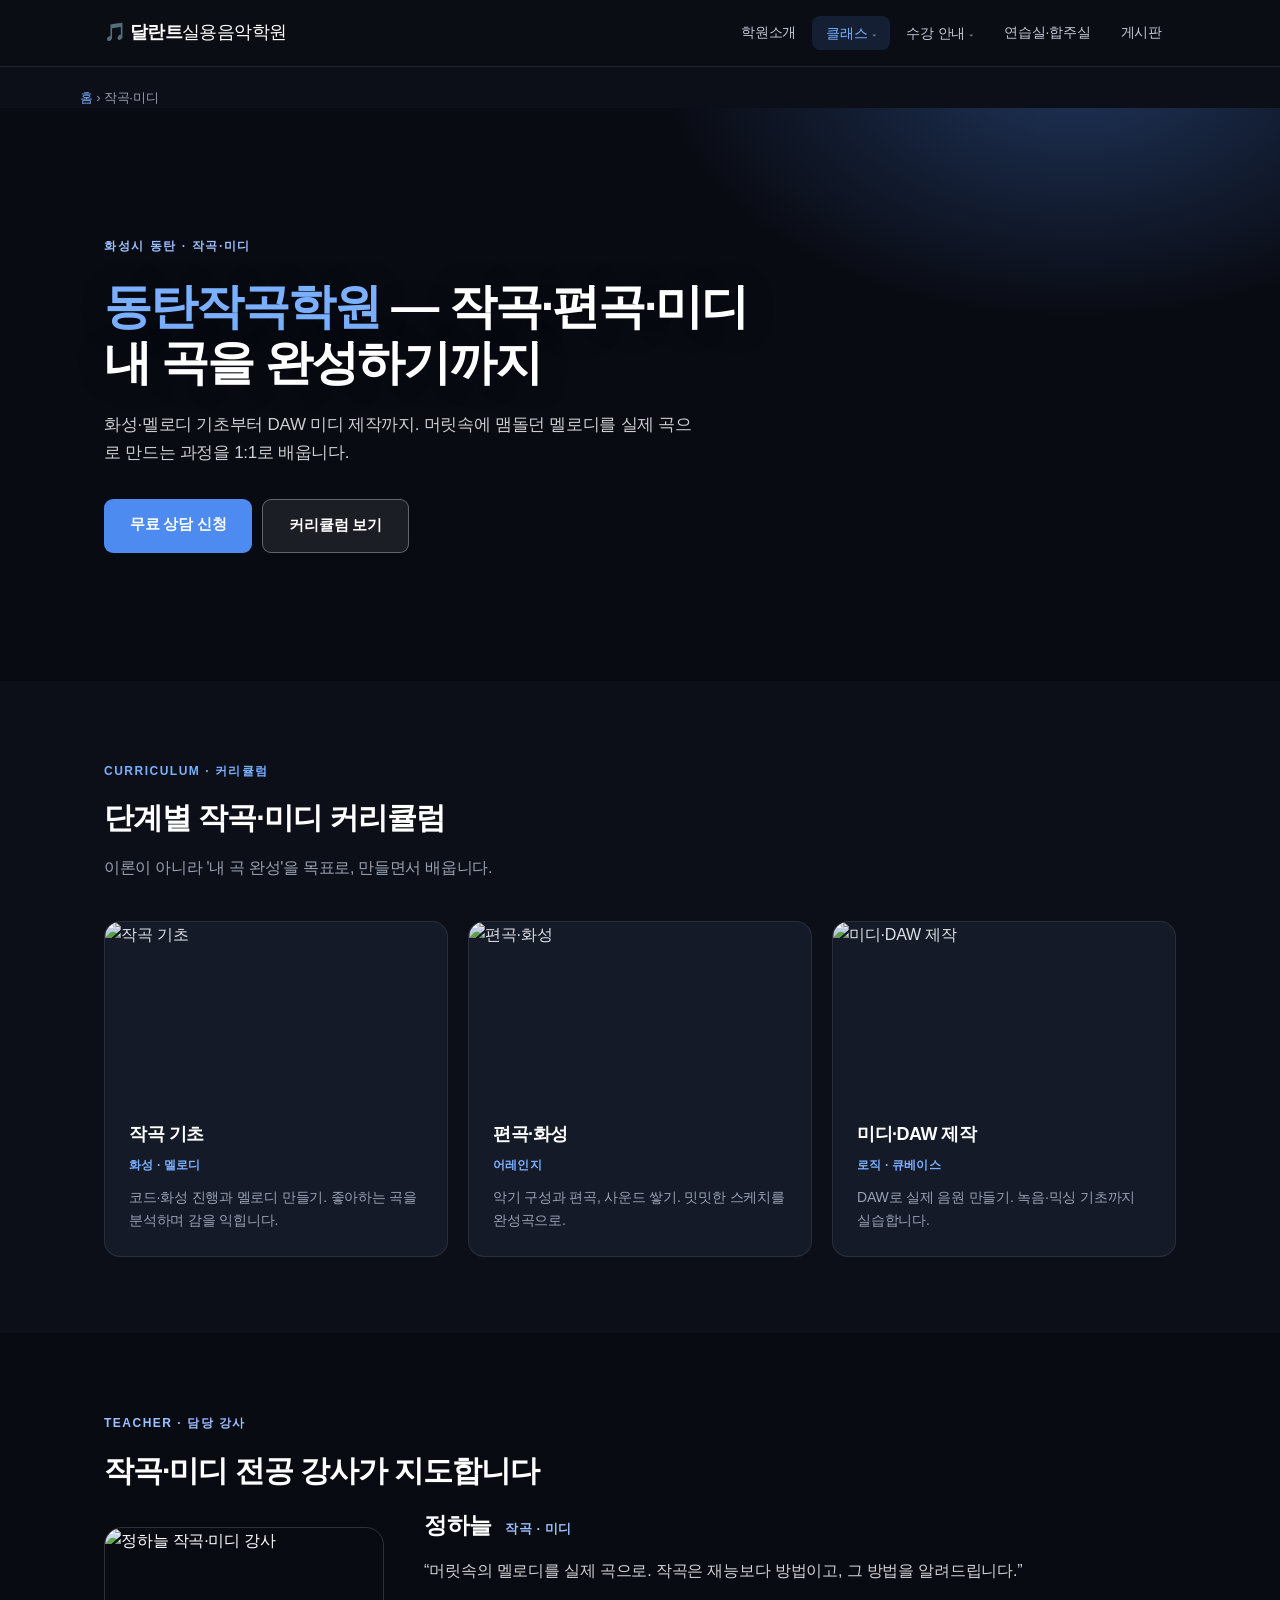
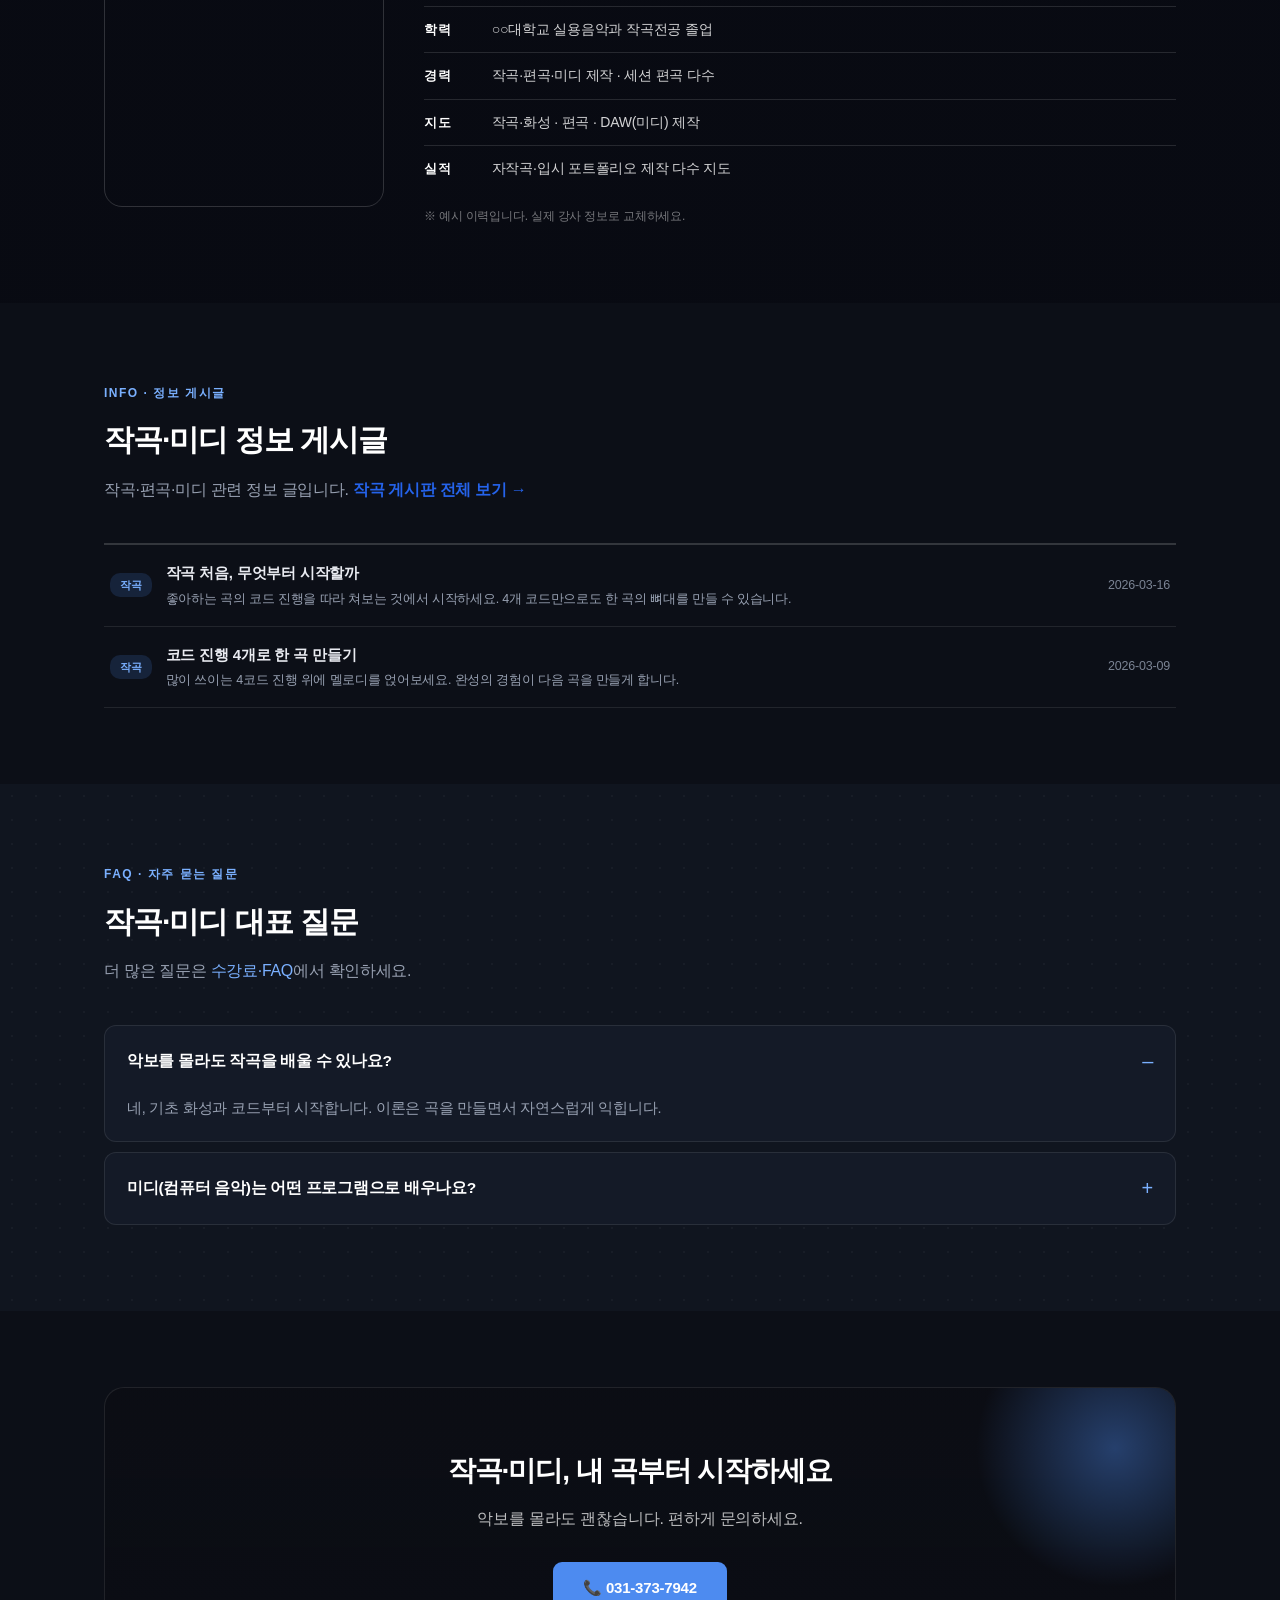
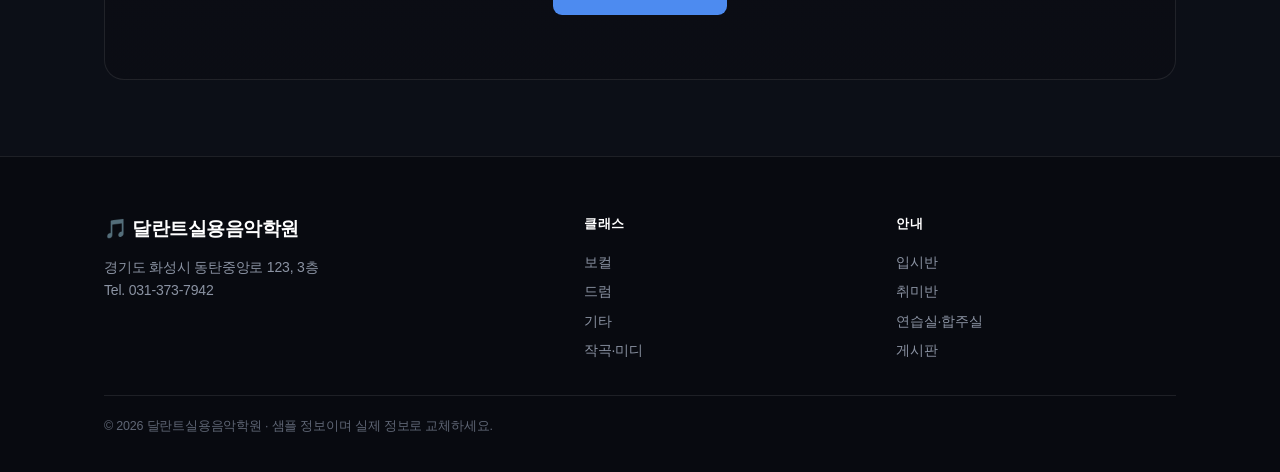
==== compose.html @ 566ee954 "Add files via upload" ====
<!DOCTYPE html>
<html lang="ko">
<head>
<meta charset="utf-8">
<meta name="viewport" content="width=device-width,initial-scale=1">
<title>동탄작곡학원 | 작곡·편곡·미디 클래스 - 달란트실용음악학원</title>
<meta name="description" content="동탄 작곡학원. 화성·멜로디 기초부터 편곡, DAW 미디 제작까지 1:1 작곡·미디 레슨. 내 곡을 완성해 보세요. 화성시 동탄.">
<meta name="keywords" content="동탄작곡학원,작곡레슨,동탄미디학원,편곡,DAW,동탄실용음악학원">
<meta property="og:title" content="동탄작곡학원 | 작곡·편곡·미디 클래스">
<meta property="og:image" content="https://d8j0ntlcm91z4.cloudfront.net/user_3GXFW07sEnNUOIq6CyvaE4isa6v/hf_20260717_021411_141f799b-7f8f-46ba-ad45-8fd63757b0fd.png">
<meta property="og:type" content="website">
<link rel="stylesheet" href="style.css">
<script type="application/ld+json">
{"@context":"https://schema.org","@type":"Course","name":"동탄작곡학원 작곡·미디 클래스","provider":{"@type":"MusicSchool","name":"달란트실용음악학원","areaServed":"경기도 화성시 동탄"},"description":"화성·멜로디 기초부터 편곡·DAW 미디 제작까지 지도하는 1:1 작곡·미디 레슨."}
</script>
</head>
<body>

<header>
<div class="wrap nav">
  <a class="logo" href="index.html">🎵 달란트<span>실용음악학원</span></a>
  <button class="burger" onclick="document.getElementById('m').classList.toggle('open')"><span></span><span></span><span></span></button>
  <nav class="menu" id="m">
    <a href="index.html#about">학원소개</a>
    <div class="drop"><a href="index.html#lesson" class="active">클래스</a><div class="submenu"><a href="vocal.html">보컬</a><a href="drum.html">드럼</a><a href="guitar.html">기타</a><a href="compose.html">작곡·미디</a></div></div>
    <div class="drop"><a href="exam.html">수강 안내</a><div class="submenu"><a href="exam.html">입시반</a><a href="music.html">취미반</a><a href="faq.html">FAQ</a></div></div>
    <a href="room.html">연습실·합주실</a>
    <a href="board.html">게시판</a>
  </nav>
</div>
</header>

<div class="wrap bc"><a href="index.html">홈</a> › 작곡·미디</div>

<div class="hero" style="background:linear-gradient(180deg,rgba(8,10,18,.58),rgba(8,10,18,.86)),url('https://d8j0ntlcm91z4.cloudfront.net/user_3GXFW07sEnNUOIq6CyvaE4isa6v/hf_20260717_015836_cd84610c-3f7f-45ae-a4d4-3a695b3d7452.png') center/cover;background-color:#0b0d14">
  <div class="wrap">
    <span class="eyebrow">화성시 동탄 · 작곡·미디</span>
    <h1><b>동탄작곡학원</b> — 작곡·편곡·미디<br>내 곡을 완성하기까지</h1>
    <p>화성·멜로디 기초부터 DAW 미디 제작까지. 머릿속에 맴돌던 멜로디를 실제 곡으로 만드는 과정을 1:1로 배웁니다.</p>
    <div class="hbtn"><a class="p" href="index.html#contact">무료 상담 신청</a><a class="s" href="#curri">커리큘럼 보기</a></div>
  </div>
</div>

<section id="curri">
  <div class="wrap">
    <span class="tag">CURRICULUM · 커리큘럼</span>
    <h2 class="stitle">단계별 작곡·미디 커리큘럼</h2>
    <p class="slead">이론이 아니라 '내 곡 완성'을 목표로, 만들면서 배웁니다.</p>
    <div class="grid g3">
      <div class="course">
        <img class="cimg" src="https://d8j0ntlcm91z4.cloudfront.net/user_3GXFW07sEnNUOIq6CyvaE4isa6v/hf_20260717_015839_5f1bca93-59ff-4270-b89a-a5ebb37077cc.png" alt="작곡 기초">
        <h3>작곡 기초</h3><div class="kw">화성 · 멜로디</div>
        <p>코드·화성 진행과 멜로디 만들기. 좋아하는 곡을 분석하며 감을 익힙니다.</p>
      </div>
      <div class="course">
        <img class="cimg" src="https://d8j0ntlcm91z4.cloudfront.net/user_3GXFW07sEnNUOIq6CyvaE4isa6v/hf_20260717_015836_cd84610c-3f7f-45ae-a4d4-3a695b3d7452.png" alt="편곡·화성">
        <h3>편곡·화성</h3><div class="kw">어레인지</div>
        <p>악기 구성과 편곡, 사운드 쌓기. 밋밋한 스케치를 완성곡으로.</p>
      </div>
      <div class="course">
        <img class="cimg" src="https://d8j0ntlcm91z4.cloudfront.net/user_3GXFW07sEnNUOIq6CyvaE4isa6v/hf_20260717_014512_267a641e-7ba6-4abb-ac81-6bdc4bb6e869.png" alt="미디·DAW 제작">
        <h3>미디·DAW 제작</h3><div class="kw">로직 · 큐베이스</div>
        <p>DAW로 실제 음원 만들기. 녹음·믹싱 기초까지 실습합니다.</p>
      </div>
    </div>
  </div>
</section>

<section class="teach" id="teacher" style="background:linear-gradient(rgba(8,10,18,.8),rgba(8,10,18,.9)),url('https://d8j0ntlcm91z4.cloudfront.net/user_3GXFW07sEnNUOIq6CyvaE4isa6v/hf_20260717_015839_5f1bca93-59ff-4270-b89a-a5ebb37077cc.png') center/cover;background-color:#0b0d14">
  <div class="wrap">
    <span class="tag">TEACHER · 담당 강사</span>
    <h2 class="stitle">작곡·미디 전공 강사가 지도합니다</h2>
    <div class="teachgrid">
      <div class="tphoto"><img src="https://d8j0ntlcm91z4.cloudfront.net/user_3GXFW07sEnNUOIq6CyvaE4isa6v/hf_20260717_014716_3757f8d6-c5c6-485e-8b8a-1ca919e80ccc.png" alt="정하늘 작곡·미디 강사"></div>
      <div class="tbio">
        <h3>정하늘 <span>작곡 · 미디</span></h3>
        <p class="lead">“머릿속의 멜로디를 실제 곡으로. 작곡은 재능보다 방법이고, 그 방법을 알려드립니다.”</p>
        <ul class="cv">
          <li><b>학력</b> ○○대학교 실용음악과 작곡전공 졸업</li>
          <li><b>경력</b> 작곡·편곡·미디 제작 · 세션 편곡 다수</li>
          <li><b>지도</b> 작곡·화성 · 편곡 · DAW(미디) 제작</li>
          <li><b>실적</b> 자작곡·입시 포트폴리오 제작 다수 지도</li>
        </ul>
        <p style="font-size:12px;color:rgba(255,255,255,.45);margin-top:16px">※ 예시 이력입니다. 실제 강사 정보로 교체하세요.</p>
      </div>
    </div>
  </div>
</section>

<section>
  <div class="wrap">
    <span class="tag">INFO · 정보 게시글</span>
    <h2 class="stitle">작곡·미디 정보 게시글</h2>
    <p class="slead">작곡·편곡·미디 관련 정보 글입니다. <a href="board.html?cat=compose" style="color:#2563eb;font-weight:700">작곡 게시판 전체 보기 →</a></p>
    <div class="plist" id="infolist" data-cat="compose">
      <a class="rev" style="display:block" href="board.html?cat=compose"><div class="who" style="color:#2563eb;margin-bottom:6px">작곡</div><p style="font-weight:700;color:#e9ebf1">작곡 처음, 무엇부터 시작할까</p><span style="color:#98a1b2;font-size:13px">자세히 보기 →</span></a>
      <a class="rev" style="display:block" href="board.html?cat=compose"><div class="who" style="color:#2563eb;margin-bottom:6px">작곡</div><p style="font-weight:700;color:#e9ebf1">코드 진행 4개로 한 곡 만들기</p><span style="color:#98a1b2;font-size:13px">자세히 보기 →</span></a>
      <a class="rev" style="display:block" href="board.html?cat=compose"><div class="who" style="color:#2563eb;margin-bottom:6px">작곡</div><p style="font-weight:700;color:#e9ebf1">무료 DAW로 미디 시작하기</p><span style="color:#98a1b2;font-size:13px">자세히 보기 →</span></a>
    </div>
  </div>
</section>

<section class="alt">
  <div class="wrap">
    <span class="tag">FAQ · 자주 묻는 질문</span>
    <h2 class="stitle">작곡·미디 대표 질문</h2>
    <p class="slead">더 많은 질문은 <a href="faq.html" style="color:#7ab0ff">수강료·FAQ</a>에서 확인하세요.</p>
    <details class="faq" open><summary>악보를 몰라도 작곡을 배울 수 있나요?</summary><div class="a">네, 기초 화성과 코드부터 시작합니다. 이론은 곡을 만들면서 자연스럽게 익힙니다.</div></details>
    <details class="faq"><summary>미디(컴퓨터 음악)는 어떤 프로그램으로 배우나요?</summary><div class="a">로직·큐베이스 등 DAW 기초부터 안내합니다. 개인 장비가 없어도 학원에서 실습 가능합니다.</div></details>
  </div>
</section>
<script type="application/ld+json">{"@context":"https://schema.org","@type":"FAQPage","mainEntity":[{"@type":"Question","name":"악보를 몰라도 작곡을 배울 수 있나요?","acceptedAnswer":{"@type":"Answer","text":"네, 기초 화성과 코드부터 시작합니다."}},{"@type":"Question","name":"미디는 어떤 프로그램으로 배우나요?","acceptedAnswer":{"@type":"Answer","text":"로직·큐베이스 등 DAW 기초부터 안내합니다."}}]}</script>

<section id="contact"><div class="wrap"><div class="band"><h2>작곡·미디, 내 곡부터 시작하세요</h2><p>악보를 몰라도 괜찮습니다. 편하게 문의하세요.</p><a href="tel:03133737942">📞 031-373-7942</a></div></div></section>

<footer><div class="wrap">
<div class="ft">
<div><div class="flogo">🎵 달란트실용음악학원</div><p>경기도 화성시 동탄중앙로 123, 3층<br>Tel. 031-373-7942</p></div>
<div><h4>클래스</h4><a href="vocal.html">보컬</a><a href="drum.html">드럼</a><a href="guitar.html">기타</a><a href="compose.html">작곡·미디</a></div>
<div><h4>안내</h4><a href="exam.html">입시반</a><a href="music.html">취미반</a><a href="room.html">연습실·합주실</a><a href="board.html">게시판</a></div>
</div>
<div class="cr">© 2026 달란트실용음악학원 · 샘플 정보이며 실제 정보로 교체하세요.</div>
</div></footer>
<script src="posts.js"></script>
<script>
document.querySelectorAll('#m a').forEach(function(a){a.addEventListener('click',function(){document.getElementById('m').classList.remove('open');});});
(function(){var el=document.getElementById('infolist');if(!el||!window.dallantPosts)return;var cat=el.getAttribute('data-cat');var L=(window.CATLABEL||{})[cat]||'';var posts=window.dallantPosts(cat).slice(0,5);function esc(s){return(s+'').replace(/&/g,'&amp;').replace(/</g,'&lt;').replace(/>/g,'&gt;');}if(!posts.length){el.innerHTML='<div style="padding:24px;color:#7b8494">아직 글이 없습니다.</div>';return;}el.innerHTML=posts.map(function(p){return '<a class="pitem" href="board.html?cat='+cat+'"><span class="pcat">'+L+'</span><div class="pmain"><div class="pt">'+esc(p.title)+'</div><div class="pe">'+esc((p.body||'').replace(/\n/g,' '))+'</div></div><div class="pdate">'+p.date+'</div></a>';}).join('');})();
</script>
</body>
</html>
---- style.css ----
:root{--bg:#0c0f17;--ink:#e9ebf1;--muted:#98a1b2;--line:rgba(255,255,255,.09);--card:#141a27;--soft:#10151f;--dark:#0b0d14;--accent:#4d8bf0;--accent-d:#356fd0;--brand:#4d8bf0;--brand2:#356fd0}
*{box-sizing:border-box;margin:0;padding:0}
html{scroll-behavior:smooth}
body{font-family:'Pretendard','Malgun Gothic','Apple SD Gothic Neo',sans-serif;background:var(--bg);color:var(--ink);line-height:1.65;-webkit-font-smoothing:antialiased;letter-spacing:-.2px}
a{color:inherit;text-decoration:none}
img,svg{display:block;max-width:100%}
.wrap{max-width:1120px;margin:0 auto;padding:0 24px}
/* header */
header{position:sticky;top:0;z-index:50;background:rgba(11,13,20,.78);backdrop-filter:blur(14px);border-bottom:1px solid var(--line)}
.nav{display:flex;align-items:center;justify-content:space-between;height:66px}
.logo{font-weight:800;font-size:18px;color:#fff;letter-spacing:-.6px}
.logo span{color:#fff;font-weight:500}
.menu{display:flex;gap:2px;align-items:center}
.menu a{padding:9px 14px;font-size:14px;font-weight:500;border-radius:8px;color:#c3cad8;transition:.15s}
.menu a:hover{background:rgba(255,255,255,.06);color:#fff}
.menu a.active{background:rgba(77,139,240,.14);color:#7ab0ff}
.menu a.cta{background:var(--accent);color:#fff;margin-left:8px;font-weight:600}
.menu a.cta:hover{background:var(--accent-d);color:#fff}
.menu .drop{position:relative}
.menu .drop>a::after{content:"\25be";font-size:9px;margin-left:4px;color:#7b8494}
.menu .submenu{display:none;position:absolute;top:calc(100% + 6px);left:0;background:#141a27;border:1px solid var(--line);border-radius:12px;padding:6px;min-width:168px;box-shadow:0 16px 40px rgba(0,0,0,.5);z-index:60}
.menu .drop:hover .submenu{display:block}
.menu .submenu a{display:block;padding:9px 12px;border-radius:8px;font-size:13.5px;font-weight:500;color:#c3cad8;white-space:nowrap}
.menu .submenu a:hover{background:rgba(255,255,255,.06);color:#7ab0ff}
.burger{display:none;flex-direction:column;gap:5px;background:none;border:0;cursor:pointer;padding:8px}
.burger span{width:22px;height:1.5px;background:#fff;border-radius:2px}
/* hero */
.hero{padding:124px 0 128px;position:relative;overflow:hidden;background-color:#0b0d14;
 background:linear-gradient(180deg,rgba(8,10,18,.60),rgba(8,10,18,.86)),url('https://d8j0ntlcm91z4.cloudfront.net/user_3GXFW07sEnNUOIq6CyvaE4isa6v/hf_20260717_021411_141f799b-7f8f-46ba-ad45-8fd63757b0fd.png');
 background-size:cover;background-position:center}
.hero:before{content:"";position:absolute;inset:0;background:radial-gradient(52% 72% at 84% -8%,rgba(77,139,240,.32),transparent 62%);pointer-events:none}
.hero .wrap{position:relative;z-index:1}
.hero .eyebrow{display:inline-block;color:#9cc0ff;font-size:12px;font-weight:700;letter-spacing:1.6px;text-transform:uppercase;margin-bottom:22px}
.hero h1{font-size:48px;line-height:1.16;font-weight:800;letter-spacing:-2px;margin-bottom:20px;color:#fff;text-shadow:0 2px 30px rgba(0,0,0,.3)}
.hero h1 b{font-weight:800;color:#7ab0ff}
.hero p{font-size:17px;color:rgba(255,255,255,.8);max-width:600px;margin-bottom:32px;letter-spacing:-.3px}
.hbtn{display:inline-flex;gap:10px;flex-wrap:wrap}
.hbtn a{padding:14px 26px;border-radius:9px;font-weight:600;font-size:14.5px;transition:.15s}
.hbtn .p{background:var(--accent);color:#fff}
.hbtn .p:hover{background:var(--accent-d)}
.hbtn .s{background:rgba(255,255,255,.08);color:#fff;border:1px solid rgba(255,255,255,.32)}
.hbtn .s:hover{border-color:#fff;background:rgba(255,255,255,.16)}
/* sections */
section{padding:76px 0}
.tag{display:inline-block;color:#7ab0ff;font-weight:700;font-size:12px;letter-spacing:1.5px;text-transform:uppercase;margin-bottom:12px}
.stitle{font-size:30px;font-weight:800;letter-spacing:-1px;margin-bottom:12px;color:#fff}
.slead{color:var(--muted);font-size:16px;max-width:680px;margin-bottom:40px;letter-spacing:-.3px}
.grid{display:grid;gap:20px}
.g3{grid-template-columns:repeat(3,1fr)}.g4{grid-template-columns:repeat(4,1fr)}.g2{grid-template-columns:repeat(2,1fr)}
.course{background:var(--card);border:1px solid var(--line);border-radius:16px;padding:24px;transition:.2s;overflow:hidden}
.course:hover{border-color:rgba(77,139,240,.5);box-shadow:0 14px 40px rgba(0,0,0,.4);transform:translateY(-3px)}
.course .ic{font-size:28px;margin-bottom:12px}
.course .cimg{display:block;width:calc(100% + 48px);height:180px;object-fit:cover;margin:-24px -24px 18px -24px;filter:grayscale(.15) brightness(.95);transition:.35s}
.course:hover .cimg{filter:grayscale(0) brightness(1);transform:scale(1.03)}
.course h3{font-size:18px;font-weight:700;margin-bottom:6px;letter-spacing:-.5px;color:#fff}
.course .kw{font-size:12px;color:#7ab0ff;font-weight:600;letter-spacing:.2px;margin-bottom:10px}
.course p{font-size:14px;color:var(--muted)}
.course ul{margin:12px 0 0 16px}.course li{font-size:13.5px;color:#c3cad8;margin-bottom:4px}
.course .more{display:inline-block;margin-top:16px;color:#7ab0ff;font-weight:600;font-size:13.5px;border-bottom:1px solid #7ab0ff;padding-bottom:1px}
.blist{display:flex;flex-wrap:wrap;gap:6px;margin:14px 0 2px}
.bchip{font-size:11.5px;background:var(--soft);border:1px solid var(--line);border-radius:6px;padding:4px 10px;color:#aab2c2;font-weight:500}
.hublink{display:inline-block;margin-top:16px;color:#7ab0ff;font-weight:600;font-size:14px;border-bottom:1px solid #7ab0ff;padding-bottom:1px}
.alt{background:var(--soft);background-image:radial-gradient(rgba(255,255,255,.035) 1px,transparent 1px);background-size:24px 24px}
.rec{border:1px solid var(--accent);position:relative}
.rec .badge{position:absolute;top:-10px;left:22px;background:var(--accent);color:#fff;font-size:10.5px;font-weight:600;padding:3px 10px;border-radius:6px;letter-spacing:.5px}
/* stats */
.stats{display:grid;grid-template-columns:repeat(4,1fr);gap:1px;background:var(--line);border:1px solid var(--line);border-radius:16px;overflow:hidden}
.stats>div{background:var(--card);padding:30px 24px}
.stats .n{font-size:30px;font-weight:800;color:#7ab0ff;letter-spacing:-1px}.stats .l{font-size:13px;color:var(--muted);margin-top:6px}
/* teacher bio band */
.teach{position:relative;color:#fff;background-color:#0b0d14}
.teach .tag{color:#9cc0ff}
.teach .stitle{color:#fff}
.teachgrid{display:grid;grid-template-columns:280px 1fr;gap:40px;align-items:center;margin-top:8px}
.tphoto{border-radius:18px;overflow:hidden;border:1px solid rgba(255,255,255,.16)}
.tphoto img{width:100%;aspect-ratio:1/1;object-fit:cover;filter:grayscale(.1)}
.tbio h3{font-size:23px;font-weight:800;letter-spacing:-.5px;margin-bottom:12px}
.tbio h3 span{font-size:13px;font-weight:600;color:#9cc0ff;letter-spacing:.5px;margin-left:8px;text-transform:uppercase}
.tbio .lead{font-size:16px;color:rgba(255,255,255,.82);margin-bottom:22px;line-height:1.7}
.cv{list-style:none;margin:0;display:grid;gap:0}
.cv li{font-size:14px;color:rgba(255,255,255,.82);border-top:1px solid rgba(255,255,255,.12);padding:11px 0}
.cv li b{display:inline-block;width:52px;color:#fff;font-weight:700;margin-right:12px;font-size:12.5px;letter-spacing:.5px}
/* dark image band (generic) */
.imgband{position:relative;color:#fff;background-color:#0b0d14}
.imgband .tag{color:#9cc0ff}
.imgband .stitle{color:#fff}
.imgband .slead{color:rgba(255,255,255,.74)}
.imgband .rev{background:rgba(255,255,255,.05);border-color:rgba(255,255,255,.14)}
.imgband .rev p{color:#f0f0f0}
.imgband .rev .who{color:rgba(255,255,255,.6)}
.imgband .rev .stars{color:#9cc0ff}
.imgband .hublink{color:#9cc0ff;border-bottom-color:#9cc0ff}
/* gallery */
.gal{display:grid;grid-template-columns:repeat(3,1fr);gap:16px}
.gal .gi{border-radius:16px;overflow:hidden;border:1px solid var(--line);aspect-ratio:4/3}
.gal .gi img{filter:grayscale(.15) brightness(.92);transition:.4s;height:100%;object-fit:cover}
.gal .gi:hover img{filter:grayscale(0) brightness(1);transform:scale(1.04)}
/* reviews */
.rev{background:var(--card);border:1px solid var(--line);border-radius:16px;padding:24px}
.rev .stars{color:#7ab0ff;font-size:13px;letter-spacing:2px;margin-bottom:10px}
.rev p{font-size:14.5px;color:#dfe2ea;margin-bottom:14px;letter-spacing:-.3px}
.rev .who{font-size:12.5px;color:var(--muted);font-weight:600}
/* board-style list (embedded on class pages) */
.plist{border-top:2px solid rgba(255,255,255,.16)}
.pitem{display:flex;gap:14px;align-items:center;padding:16px 6px;border-bottom:1px solid var(--line);cursor:pointer;transition:.12s;color:inherit}
.pitem:hover{background:rgba(255,255,255,.04)}
.pcat{flex-shrink:0;font-size:11px;font-weight:700;padding:3px 10px;border-radius:10px;background:rgba(77,139,240,.16);color:#7ab0ff}
.pmain{flex:1;min-width:0}
.pmain .pt{font-weight:700;font-size:15px;color:#e9ebf1;margin-bottom:3px}
.pmain .pe{font-size:12.5px;color:var(--muted);white-space:nowrap;overflow:hidden;text-overflow:ellipsis}
.pdate{flex-shrink:0;font-size:12.5px;color:#7b8494}
/* price table */
.ptbl{width:100%;border-collapse:collapse;background:var(--card);border:1px solid var(--line);border-radius:16px;overflow:hidden;font-size:14.5px}
.ptbl th,.ptbl td{padding:16px 20px;border-bottom:1px solid var(--line);text-align:left;color:var(--ink)}
.ptbl th{background:rgba(255,255,255,.03);font-weight:600}
.ptbl td.pr{color:#7ab0ff;font-weight:800;text-align:right}
/* faq */
.faq{background:var(--card);border:1px solid var(--line);border-radius:12px;margin-bottom:10px;overflow:hidden}
.faq summary{padding:19px 22px;font-weight:600;font-size:15.5px;cursor:pointer;list-style:none;display:flex;justify-content:space-between;align-items:center;letter-spacing:-.3px;color:#fff}
.faq summary::-webkit-details-marker{display:none}
.faq summary:after{content:"+";color:#7ab0ff;font-size:20px;font-weight:300}
.faq[open] summary:after{content:"\2013"}
.faq .a{padding:0 22px 20px;color:var(--muted);font-size:14.5px}
/* band */
.band{background:linear-gradient(rgba(11,13,20,.84),rgba(11,13,20,.92)),url('https://d8j0ntlcm91z4.cloudfront.net/user_3GXFW07sEnNUOIq6CyvaE4isa6v/hf_20260717_021411_141f799b-7f8f-46ba-ad45-8fd63757b0fd.png') center/cover;background-color:var(--dark);color:#fff;border-radius:20px;padding:60px 44px;text-align:center;position:relative;overflow:hidden;border:1px solid var(--line)}
.band:after{content:"";position:absolute;right:-80px;top:-80px;width:280px;height:280px;border-radius:50%;background:radial-gradient(circle,rgba(77,139,240,.4),transparent 70%)}
.band h2{font-size:28px;font-weight:800;margin-bottom:12px;letter-spacing:-1px;position:relative}
.band p{opacity:.72;margin-bottom:26px;position:relative}
.band a{display:inline-block;background:var(--accent);color:#fff;font-weight:600;padding:14px 30px;border-radius:9px;font-size:15px;margin:4px;position:relative}
.band a:hover{background:var(--accent-d)}
/* breadcrumb */
.bc{font-size:13px;color:var(--muted);padding:20px 0 0}.bc a{color:#7ab0ff}
/* footer */
footer{background:#080a10;color:#8b93a3;padding:56px 0 36px;font-size:14px;border-top:1px solid var(--line)}
footer .ft{display:grid;grid-template-columns:1.6fr 1fr 1fr;gap:32px;margin-bottom:30px}
footer h4{color:#fff;font-size:13px;margin-bottom:14px;letter-spacing:.5px;text-transform:uppercase;font-weight:600}
footer a{display:block;color:#8b93a3;padding:3px 0}footer a:hover{color:#7ab0ff}
footer .flogo{font-size:19px;font-weight:800;color:#fff;margin-bottom:12px;letter-spacing:-.5px}
footer .cr{border-top:1px solid var(--line);padding-top:20px;font-size:12.5px;color:#5f6675}
@media(max-width:860px){
 .menu{display:none;position:absolute;top:66px;left:0;right:0;flex-direction:column;background:#0b0d14;border-bottom:1px solid var(--line);padding:12px;gap:2px}
 .menu.open{display:flex}.menu a{padding:12px}.burger{display:flex}
 .menu .drop{width:100%}
 .menu .drop>a::after{display:none}
 .menu .submenu{display:block;position:static;border:0;box-shadow:none;padding:0 0 6px 16px;min-width:0;background:transparent}
 .menu .submenu a{padding:8px 12px;font-weight:500;color:#aab2c2}
 .hero{padding:64px 0}.hero h1{font-size:32px;letter-spacing:-1.2px}.hero p{font-size:15.5px}
 .g3,.g4,.g2,.stats,.gal,footer .ft,.teachgrid{grid-template-columns:1fr}
 .stats,.gal{grid-template-columns:repeat(2,1fr)}.stitle{font-size:24px}
 section{padding:56px 0}
}
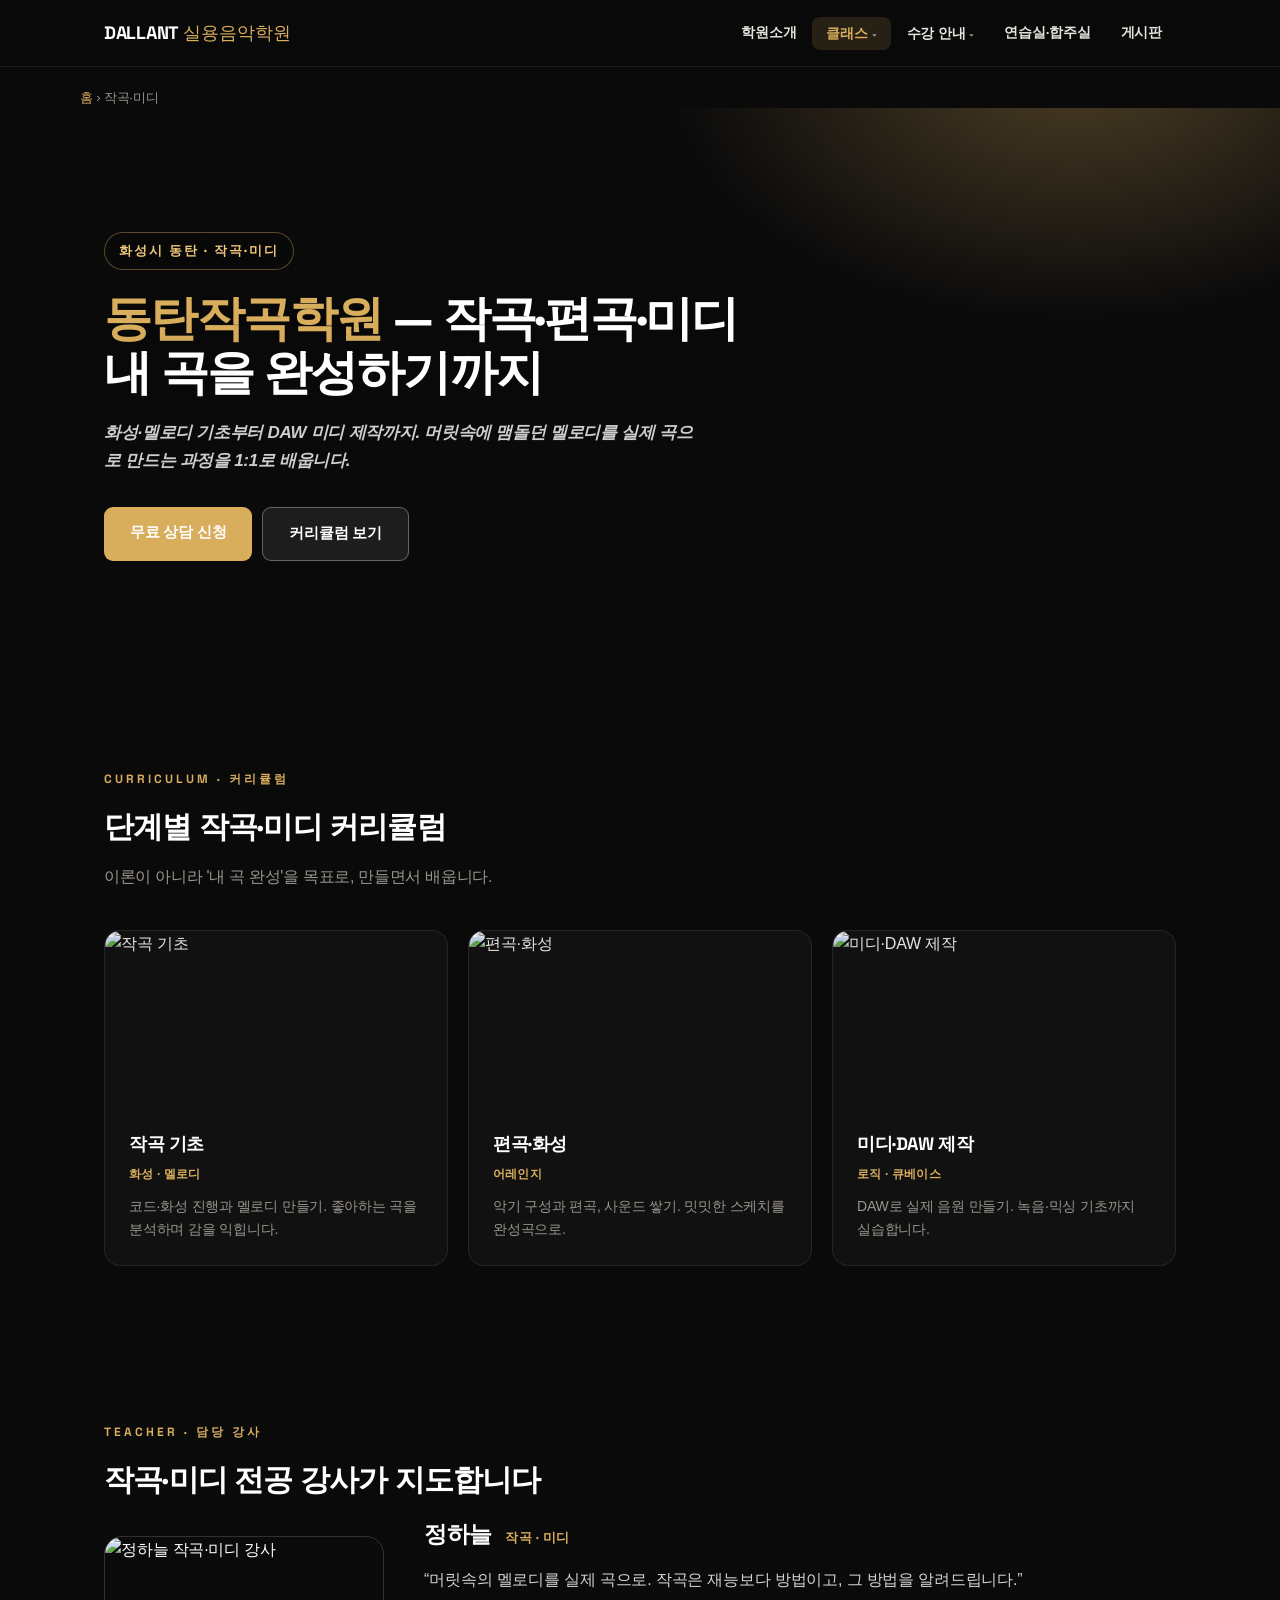
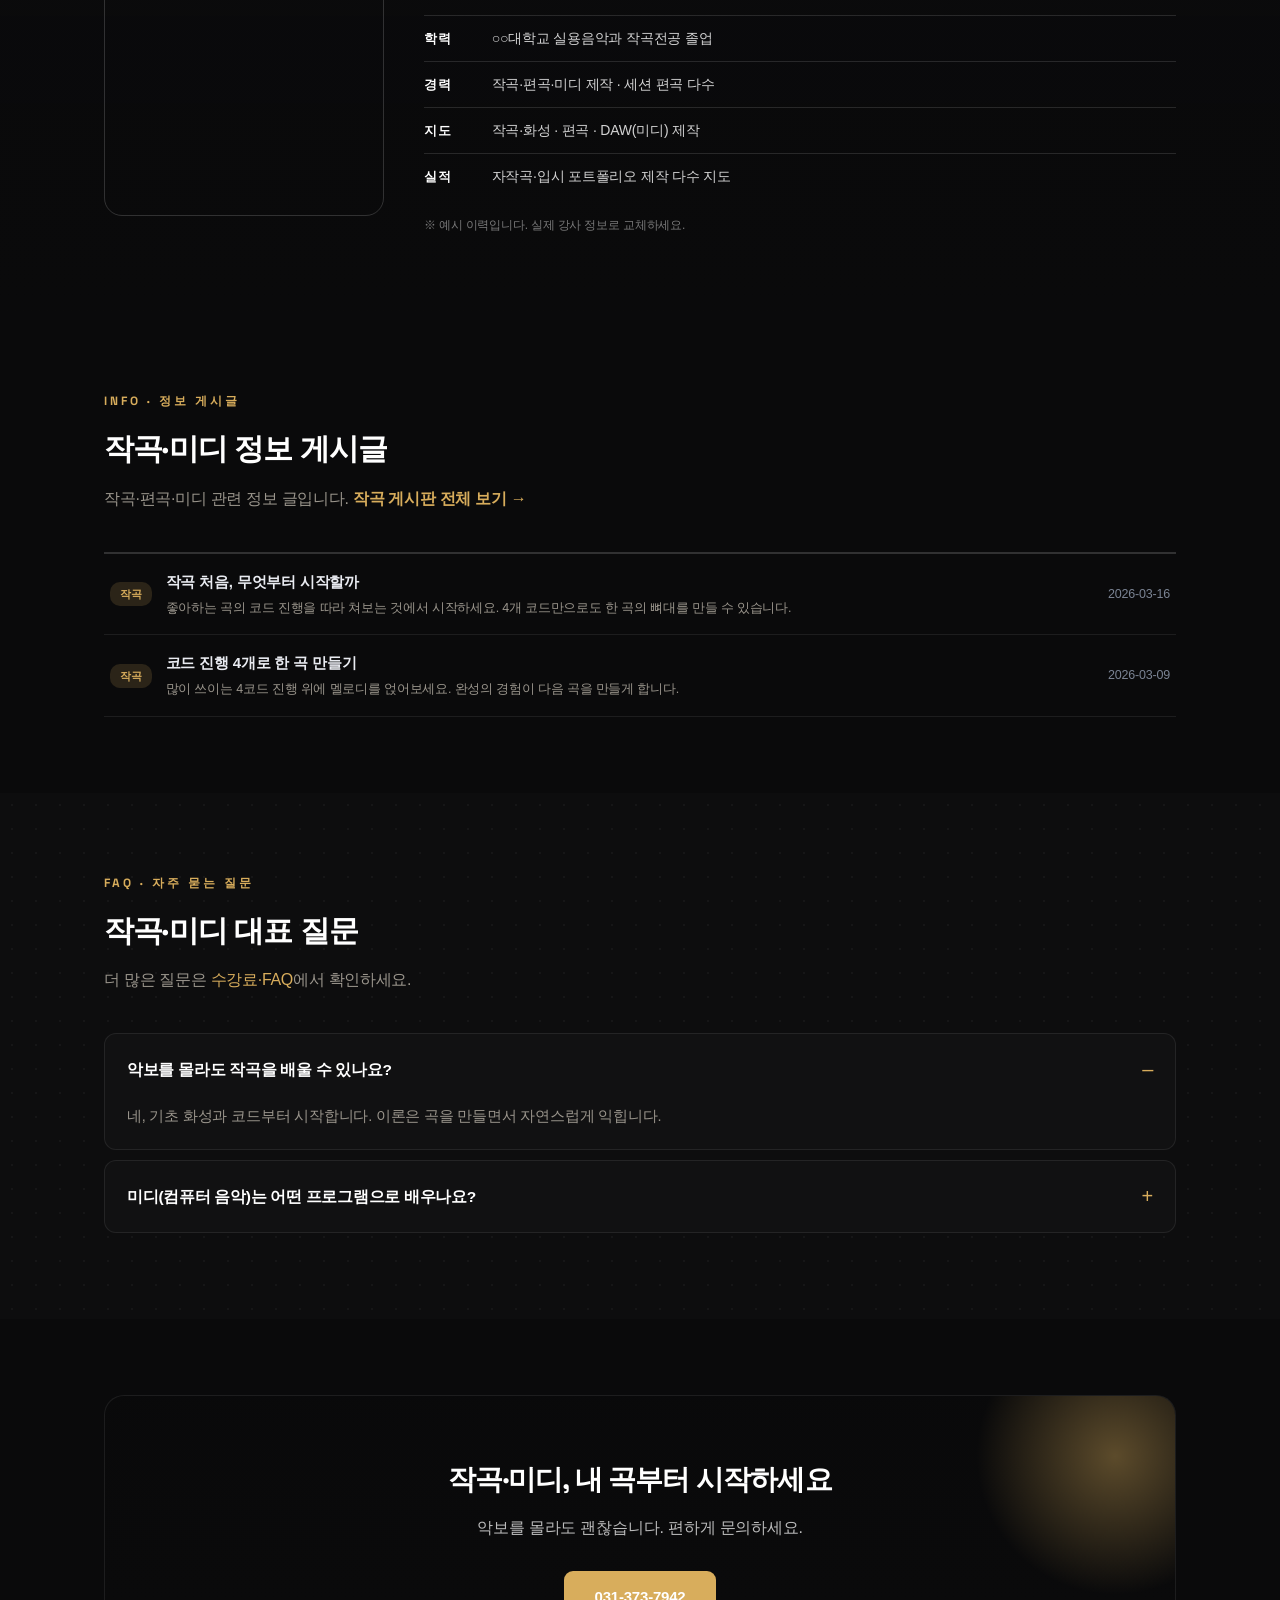
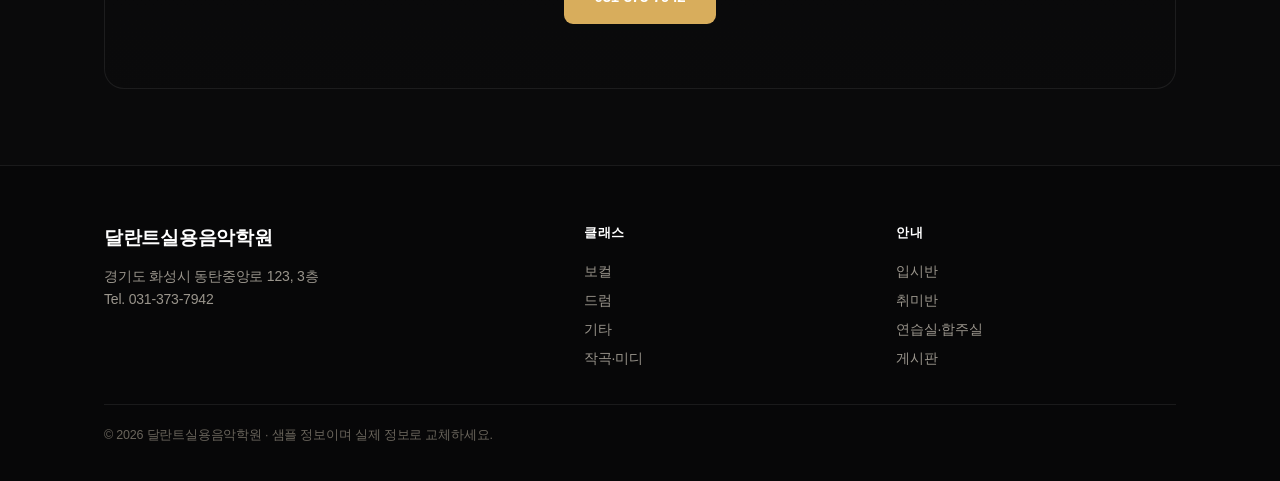
==== commit ed8d4799: "Add files via upload" ====
--- a/compose.html
+++ b/compose.html
@@ -18,7 +18,7 @@
 
 <header>
 <div class="wrap nav">
-  <a class="logo" href="index.html">🎵 달란트<span>실용음악학원</span></a>
+  <a class="logo" href="index.html">DALLANT <span>실용음악학원</span></a>
   <button class="burger" onclick="document.getElementById('m').classList.toggle('open')"><span></span><span></span><span></span></button>
   <nav class="menu" id="m">
     <a href="index.html#about">학원소개</a>
@@ -32,11 +32,11 @@
 
 <div class="wrap bc"><a href="index.html">홈</a> › 작곡·미디</div>
 
-<div class="hero" style="background:linear-gradient(180deg,rgba(8,10,18,.58),rgba(8,10,18,.86)),url('https://d8j0ntlcm91z4.cloudfront.net/user_3GXFW07sEnNUOIq6CyvaE4isa6v/hf_20260717_015836_cd84610c-3f7f-45ae-a4d4-3a695b3d7452.png') center/cover;background-color:#0b0d14">
+<div class="hero" style="background:linear-gradient(180deg,rgba(10,10,11,.58),rgba(10,10,11,.86)),url('https://d8j0ntlcm91z4.cloudfront.net/user_3GXFW07sEnNUOIq6CyvaE4isa6v/hf_20260717_015836_cd84610c-3f7f-45ae-a4d4-3a695b3d7452.png') center/cover;background-color:#0a0a0b">
   <div class="wrap">
     <span class="eyebrow">화성시 동탄 · 작곡·미디</span>
     <h1><b>동탄작곡학원</b> — 작곡·편곡·미디<br>내 곡을 완성하기까지</h1>
-    <p>화성·멜로디 기초부터 DAW 미디 제작까지. 머릿속에 맴돌던 멜로디를 실제 곡으로 만드는 과정을 1:1로 배웁니다.</p>
+    <p><b><i>화성·멜로디 기초부터 DAW 미디 제작까지. 머릿속에 맴돌던 멜로디를 실제 곡으로 만드는 과정을 1:1로 배웁니다.</i></b></p>
     <div class="hbtn"><a class="p" href="index.html#contact">무료 상담 신청</a><a class="s" href="#curri">커리큘럼 보기</a></div>
   </div>
 </div>
@@ -66,7 +66,7 @@
   </div>
 </section>
 
-<section class="teach" id="teacher" style="background:linear-gradient(rgba(8,10,18,.8),rgba(8,10,18,.9)),url('https://d8j0ntlcm91z4.cloudfront.net/user_3GXFW07sEnNUOIq6CyvaE4isa6v/hf_20260717_015839_5f1bca93-59ff-4270-b89a-a5ebb37077cc.png') center/cover;background-color:#0b0d14">
+<section class="teach" id="teacher" style="background:linear-gradient(rgba(10,10,11,.8),rgba(10,10,11,.9)),url('https://d8j0ntlcm91z4.cloudfront.net/user_3GXFW07sEnNUOIq6CyvaE4isa6v/hf_20260717_015839_5f1bca93-59ff-4270-b89a-a5ebb37077cc.png') center/cover;background-color:#0a0a0b">
   <div class="wrap">
     <span class="tag">TEACHER · 담당 강사</span>
     <h2 class="stitle">작곡·미디 전공 강사가 지도합니다</h2>
@@ -91,11 +91,11 @@
   <div class="wrap">
     <span class="tag">INFO · 정보 게시글</span>
     <h2 class="stitle">작곡·미디 정보 게시글</h2>
-    <p class="slead">작곡·편곡·미디 관련 정보 글입니다. <a href="board.html?cat=compose" style="color:#2563eb;font-weight:700">작곡 게시판 전체 보기 →</a></p>
+    <p class="slead">작곡·편곡·미디 관련 정보 글입니다. <a href="board.html?cat=compose" style="color:#d8ad5c;font-weight:700">작곡 게시판 전체 보기 →</a></p>
     <div class="plist" id="infolist" data-cat="compose">
-      <a class="rev" style="display:block" href="board.html?cat=compose"><div class="who" style="color:#2563eb;margin-bottom:6px">작곡</div><p style="font-weight:700;color:#e9ebf1">작곡 처음, 무엇부터 시작할까</p><span style="color:#98a1b2;font-size:13px">자세히 보기 →</span></a>
-      <a class="rev" style="display:block" href="board.html?cat=compose"><div class="who" style="color:#2563eb;margin-bottom:6px">작곡</div><p style="font-weight:700;color:#e9ebf1">코드 진행 4개로 한 곡 만들기</p><span style="color:#98a1b2;font-size:13px">자세히 보기 →</span></a>
-      <a class="rev" style="display:block" href="board.html?cat=compose"><div class="who" style="color:#2563eb;margin-bottom:6px">작곡</div><p style="font-weight:700;color:#e9ebf1">무료 DAW로 미디 시작하기</p><span style="color:#98a1b2;font-size:13px">자세히 보기 →</span></a>
+      <a class="rev" style="display:block" href="board.html?cat=compose"><div class="who" style="color:#d8ad5c;margin-bottom:6px">작곡</div><p style="font-weight:700;color:#e9ebf1">작곡 처음, 무엇부터 시작할까</p><span style="color:#9a958c;font-size:13px">자세히 보기 →</span></a>
+      <a class="rev" style="display:block" href="board.html?cat=compose"><div class="who" style="color:#d8ad5c;margin-bottom:6px">작곡</div><p style="font-weight:700;color:#e9ebf1">코드 진행 4개로 한 곡 만들기</p><span style="color:#9a958c;font-size:13px">자세히 보기 →</span></a>
+      <a class="rev" style="display:block" href="board.html?cat=compose"><div class="who" style="color:#d8ad5c;margin-bottom:6px">작곡</div><p style="font-weight:700;color:#e9ebf1">무료 DAW로 미디 시작하기</p><span style="color:#9a958c;font-size:13px">자세히 보기 →</span></a>
     </div>
   </div>
 </section>
@@ -104,18 +104,18 @@
   <div class="wrap">
     <span class="tag">FAQ · 자주 묻는 질문</span>
     <h2 class="stitle">작곡·미디 대표 질문</h2>
-    <p class="slead">더 많은 질문은 <a href="faq.html" style="color:#7ab0ff">수강료·FAQ</a>에서 확인하세요.</p>
+    <p class="slead">더 많은 질문은 <a href="faq.html" style="color:#d8ad5c">수강료·FAQ</a>에서 확인하세요.</p>
     <details class="faq" open><summary>악보를 몰라도 작곡을 배울 수 있나요?</summary><div class="a">네, 기초 화성과 코드부터 시작합니다. 이론은 곡을 만들면서 자연스럽게 익힙니다.</div></details>
     <details class="faq"><summary>미디(컴퓨터 음악)는 어떤 프로그램으로 배우나요?</summary><div class="a">로직·큐베이스 등 DAW 기초부터 안내합니다. 개인 장비가 없어도 학원에서 실습 가능합니다.</div></details>
   </div>
 </section>
 <script type="application/ld+json">{"@context":"https://schema.org","@type":"FAQPage","mainEntity":[{"@type":"Question","name":"악보를 몰라도 작곡을 배울 수 있나요?","acceptedAnswer":{"@type":"Answer","text":"네, 기초 화성과 코드부터 시작합니다."}},{"@type":"Question","name":"미디는 어떤 프로그램으로 배우나요?","acceptedAnswer":{"@type":"Answer","text":"로직·큐베이스 등 DAW 기초부터 안내합니다."}}]}</script>
 
-<section id="contact"><div class="wrap"><div class="band"><h2>작곡·미디, 내 곡부터 시작하세요</h2><p>악보를 몰라도 괜찮습니다. 편하게 문의하세요.</p><a href="tel:03133737942">📞 031-373-7942</a></div></div></section>
+<section id="contact"><div class="wrap"><div class="band"><h2>작곡·미디, 내 곡부터 시작하세요</h2><p>악보를 몰라도 괜찮습니다. 편하게 문의하세요.</p><a href="tel:03133737942">031-373-7942</a></div></div></section>
 
 <footer><div class="wrap">
 <div class="ft">
-<div><div class="flogo">🎵 달란트실용음악학원</div><p>경기도 화성시 동탄중앙로 123, 3층<br>Tel. 031-373-7942</p></div>
+<div><div class="flogo">달란트실용음악학원</div><p>경기도 화성시 동탄중앙로 123, 3층<br>Tel. 031-373-7942</p></div>
 <div><h4>클래스</h4><a href="vocal.html">보컬</a><a href="drum.html">드럼</a><a href="guitar.html">기타</a><a href="compose.html">작곡·미디</a></div>
 <div><h4>안내</h4><a href="exam.html">입시반</a><a href="music.html">취미반</a><a href="room.html">연습실·합주실</a><a href="board.html">게시판</a></div>
 </div>
--- a/style.css
+++ b/style.css
@@ -1,4 +1,6 @@
-:root{--bg:#0c0f17;--ink:#e9ebf1;--muted:#98a1b2;--line:rgba(255,255,255,.09);--card:#141a27;--soft:#10151f;--dark:#0b0d14;--accent:#4d8bf0;--accent-d:#356fd0;--brand:#4d8bf0;--brand2:#356fd0}
+@import url('https://fonts.googleapis.com/css2?family=Space+Grotesk:wght@400;500;600;700&display=swap');
+@import url('https://cdn.jsdelivr.net/gh/orioncactus/pretendard@v1.3.9/dist/web/static/pretendard.css');
+:root{--bg:#0a0a0b;--ink:#f2f0ea;--muted:#9a958c;--line:rgba(255,255,255,.08);--card:#111112;--soft:#0d0d0e;--dark:#070708;--accent:#d8ad5c;--accent-d:#c2954a;--brand:#d8ad5c;--brand2:#c2954a;--display:'Space Grotesk','Pretendard',sans-serif}
 *{box-sizing:border-box;margin:0;padding:0}
 html{scroll-behavior:smooth}
 body{font-family:'Pretendard','Malgun Gothic','Apple SD Gothic Neo',sans-serif;background:var(--bg);color:var(--ink);line-height:1.65;-webkit-font-smoothing:antialiased;letter-spacing:-.2px}
@@ -6,33 +8,41 @@
 img,svg{display:block;max-width:100%}
 .wrap{max-width:1120px;margin:0 auto;padding:0 24px}
 /* header */
-header{position:sticky;top:0;z-index:50;background:rgba(11,13,20,.78);backdrop-filter:blur(14px);border-bottom:1px solid var(--line)}
+header{position:sticky;top:0;z-index:50;background:rgba(10,10,11,.72);backdrop-filter:blur(16px);border-bottom:1px solid var(--line)}
 .nav{display:flex;align-items:center;justify-content:space-between;height:66px}
-.logo{font-weight:800;font-size:18px;color:#fff;letter-spacing:-.6px}
-.logo span{color:#fff;font-weight:500}
+.logo{font-family:var(--display);font-weight:800;font-size:18px;color:#fff;letter-spacing:-.3px}
+.logo span{color:#d8ad5c;font-weight:500;font-family:'Pretendard',sans-serif;letter-spacing:0}
 .menu{display:flex;gap:2px;align-items:center}
-.menu a{padding:9px 14px;font-size:14px;font-weight:500;border-radius:8px;color:#c3cad8;transition:.15s}
+.menu a{padding:9px 14px;font-size:13.5px;font-weight:600;border-radius:8px;color:#e7e4dd;letter-spacing:-.2px;transition:.15s}
 .menu a:hover{background:rgba(255,255,255,.06);color:#fff}
-.menu a.active{background:rgba(77,139,240,.14);color:#7ab0ff}
+.menu a.active{background:rgba(216,173,92,.14);color:#d8ad5c}
 .menu a.cta{background:var(--accent);color:#fff;margin-left:8px;font-weight:600}
 .menu a.cta:hover{background:var(--accent-d);color:#fff}
 .menu .drop{position:relative}
-.menu .drop>a::after{content:"\25be";font-size:9px;margin-left:4px;color:#7b8494}
-.menu .submenu{display:none;position:absolute;top:calc(100% + 6px);left:0;background:#141a27;border:1px solid var(--line);border-radius:12px;padding:6px;min-width:168px;box-shadow:0 16px 40px rgba(0,0,0,.5);z-index:60}
-.menu .drop:hover .submenu{display:block}
-.menu .submenu a{display:block;padding:9px 12px;border-radius:8px;font-size:13.5px;font-weight:500;color:#c3cad8;white-space:nowrap}
-.menu .submenu a:hover{background:rgba(255,255,255,.06);color:#7ab0ff}
+.menu .drop>a::after{content:"\25be";font-size:9px;margin-left:4px;color:#9a958c}
+.menu .drop::after{content:"";position:absolute;top:100%;left:-8px;width:190px;height:14px}
+.menu .submenu{display:none;position:absolute;top:calc(100% + 8px);left:0;background:#141414;border:1px solid var(--line);border-radius:12px;padding:6px;min-width:168px;box-shadow:0 20px 50px rgba(0,0,0,.6);z-index:60}
+.menu .drop:hover .submenu,.menu .drop:hover .submenu:hover,.menu .submenu:hover{display:block}
+.menu .submenu a{display:block;padding:9px 12px;border-radius:8px;font-size:13.5px;font-weight:500;color:#cfccc4;white-space:nowrap}
+.menu .submenu a:hover{background:rgba(255,255,255,.06);color:#d8ad5c}
 .burger{display:none;flex-direction:column;gap:5px;background:none;border:0;cursor:pointer;padding:8px}
 .burger span{width:22px;height:1.5px;background:#fff;border-radius:2px}
 /* hero */
-.hero{padding:124px 0 128px;position:relative;overflow:hidden;background-color:#0b0d14;
- background:linear-gradient(180deg,rgba(8,10,18,.60),rgba(8,10,18,.86)),url('https://d8j0ntlcm91z4.cloudfront.net/user_3GXFW07sEnNUOIq6CyvaE4isa6v/hf_20260717_021411_141f799b-7f8f-46ba-ad45-8fd63757b0fd.png');
+.hero{padding:124px 0 128px;position:relative;overflow:hidden;background-color:#0a0a0b;
+ background:linear-gradient(180deg,rgba(10,10,11,.60),rgba(10,10,11,.86)),url('https://d8j0ntlcm91z4.cloudfront.net/user_3GXFW07sEnNUOIq6CyvaE4isa6v/hf_20260717_021411_141f799b-7f8f-46ba-ad45-8fd63757b0fd.png');
  background-size:cover;background-position:center}
-.hero:before{content:"";position:absolute;inset:0;background:radial-gradient(52% 72% at 84% -8%,rgba(77,139,240,.32),transparent 62%);pointer-events:none}
+.hero:before{content:"";position:absolute;inset:0;background:radial-gradient(52% 72% at 84% -8%,rgba(216,173,92,.32),transparent 62%);pointer-events:none}
 .hero .wrap{position:relative;z-index:1}
-.hero .eyebrow{display:inline-block;color:#9cc0ff;font-size:12px;font-weight:700;letter-spacing:1.6px;text-transform:uppercase;margin-bottom:22px}
-.hero h1{font-size:48px;line-height:1.16;font-weight:800;letter-spacing:-2px;margin-bottom:20px;color:#fff;text-shadow:0 2px 30px rgba(0,0,0,.3)}
-.hero h1 b{font-weight:800;color:#7ab0ff}
+@keyframes heroSlideIn{from{opacity:0;transform:translateX(-36px)}to{opacity:1;transform:translateX(0)}}
+.hero .eyebrow,.hero h1,.hero p,.hero .hbtn{opacity:0;animation:heroSlideIn .7s cubic-bezier(.22,.61,.36,1) forwards}
+.hero .eyebrow{animation-delay:.15s}
+.hero h1{animation-delay:.32s}
+.hero p{animation-delay:.5s}
+.hero .hbtn{animation-delay:.66s}
+@media (prefers-reduced-motion:reduce){.hero .eyebrow,.hero h1,.hero p,.hero .hbtn{animation:none;opacity:1}}
+.hero .eyebrow{display:inline-block;font-family:var(--display);color:#f0c979;font-size:13px;font-weight:700;letter-spacing:2px;text-transform:uppercase;margin-bottom:22px;padding:7px 14px;border-radius:999px;background:rgba(10,10,11,.55);border:1px solid rgba(216,173,92,.4);backdrop-filter:blur(4px);text-shadow:0 1px 6px rgba(0,0,0,.6)}
+.hero h1{font-family:var(--display);font-size:48px;line-height:1.12;font-weight:800;letter-spacing:-1.6px;margin-bottom:20px;color:#fff;text-shadow:0 2px 30px rgba(0,0,0,.3)}
+.hero h1 b{font-weight:800;color:#d8ad5c}
 .hero p{font-size:17px;color:rgba(255,255,255,.8);max-width:600px;margin-bottom:32px;letter-spacing:-.3px}
 .hbtn{display:inline-flex;gap:10px;flex-wrap:wrap}
 .hbtn a{padding:14px 26px;border-radius:9px;font-weight:600;font-size:14.5px;transition:.15s}
@@ -42,54 +52,54 @@
 .hbtn .s:hover{border-color:#fff;background:rgba(255,255,255,.16)}
 /* sections */
 section{padding:76px 0}
-.tag{display:inline-block;color:#7ab0ff;font-weight:700;font-size:12px;letter-spacing:1.5px;text-transform:uppercase;margin-bottom:12px}
-.stitle{font-size:30px;font-weight:800;letter-spacing:-1px;margin-bottom:12px;color:#fff}
+.tag{display:inline-block;font-family:var(--display);color:#d8ad5c;font-weight:700;font-size:12px;letter-spacing:3px;text-transform:uppercase;margin-bottom:12px}
+.stitle{font-family:var(--display);font-size:30px;font-weight:800;letter-spacing:-.8px;margin-bottom:12px;color:#fff}
 .slead{color:var(--muted);font-size:16px;max-width:680px;margin-bottom:40px;letter-spacing:-.3px}
 .grid{display:grid;gap:20px}
 .g3{grid-template-columns:repeat(3,1fr)}.g4{grid-template-columns:repeat(4,1fr)}.g2{grid-template-columns:repeat(2,1fr)}
 .course{background:var(--card);border:1px solid var(--line);border-radius:16px;padding:24px;transition:.2s;overflow:hidden}
-.course:hover{border-color:rgba(77,139,240,.5);box-shadow:0 14px 40px rgba(0,0,0,.4);transform:translateY(-3px)}
+.course:hover{border-color:rgba(216,173,92,.5);box-shadow:0 14px 40px rgba(0,0,0,.4);transform:translateY(-3px)}
 .course .ic{font-size:28px;margin-bottom:12px}
 .course .cimg{display:block;width:calc(100% + 48px);height:180px;object-fit:cover;margin:-24px -24px 18px -24px;filter:grayscale(.15) brightness(.95);transition:.35s}
 .course:hover .cimg{filter:grayscale(0) brightness(1);transform:scale(1.03)}
-.course h3{font-size:18px;font-weight:700;margin-bottom:6px;letter-spacing:-.5px;color:#fff}
-.course .kw{font-size:12px;color:#7ab0ff;font-weight:600;letter-spacing:.2px;margin-bottom:10px}
+.course h3{font-family:var(--display);font-size:18px;font-weight:700;margin-bottom:6px;letter-spacing:-.4px;color:#fff}
+.course .kw{font-size:12px;color:#d8ad5c;font-weight:600;letter-spacing:.2px;margin-bottom:10px}
 .course p{font-size:14px;color:var(--muted)}
 .course ul{margin:12px 0 0 16px}.course li{font-size:13.5px;color:#c3cad8;margin-bottom:4px}
-.course .more{display:inline-block;margin-top:16px;color:#7ab0ff;font-weight:600;font-size:13.5px;border-bottom:1px solid #7ab0ff;padding-bottom:1px}
+.course .more{display:inline-block;margin-top:16px;color:#d8ad5c;font-weight:600;font-size:13.5px;border-bottom:1px solid #d8ad5c;padding-bottom:1px}
 .blist{display:flex;flex-wrap:wrap;gap:6px;margin:14px 0 2px}
 .bchip{font-size:11.5px;background:var(--soft);border:1px solid var(--line);border-radius:6px;padding:4px 10px;color:#aab2c2;font-weight:500}
-.hublink{display:inline-block;margin-top:16px;color:#7ab0ff;font-weight:600;font-size:14px;border-bottom:1px solid #7ab0ff;padding-bottom:1px}
+.hublink{display:inline-block;margin-top:16px;color:#d8ad5c;font-weight:600;font-size:14px;border-bottom:1px solid #d8ad5c;padding-bottom:1px}
 .alt{background:var(--soft);background-image:radial-gradient(rgba(255,255,255,.035) 1px,transparent 1px);background-size:24px 24px}
 .rec{border:1px solid var(--accent);position:relative}
 .rec .badge{position:absolute;top:-10px;left:22px;background:var(--accent);color:#fff;font-size:10.5px;font-weight:600;padding:3px 10px;border-radius:6px;letter-spacing:.5px}
 /* stats */
 .stats{display:grid;grid-template-columns:repeat(4,1fr);gap:1px;background:var(--line);border:1px solid var(--line);border-radius:16px;overflow:hidden}
 .stats>div{background:var(--card);padding:30px 24px}
-.stats .n{font-size:30px;font-weight:800;color:#7ab0ff;letter-spacing:-1px}.stats .l{font-size:13px;color:var(--muted);margin-top:6px}
+.stats .n{font-family:var(--display);font-size:30px;font-weight:800;color:#d8ad5c;letter-spacing:-1px}.stats .l{font-size:13px;color:var(--muted);margin-top:6px}
 /* teacher bio band */
-.teach{position:relative;color:#fff;background-color:#0b0d14}
-.teach .tag{color:#9cc0ff}
+.teach{position:relative;color:#fff;background-color:#0a0a0b}
+.teach .tag{color:#d8ad5c}
 .teach .stitle{color:#fff}
 .teachgrid{display:grid;grid-template-columns:280px 1fr;gap:40px;align-items:center;margin-top:8px}
 .tphoto{border-radius:18px;overflow:hidden;border:1px solid rgba(255,255,255,.16)}
 .tphoto img{width:100%;aspect-ratio:1/1;object-fit:cover;filter:grayscale(.1)}
-.tbio h3{font-size:23px;font-weight:800;letter-spacing:-.5px;margin-bottom:12px}
-.tbio h3 span{font-size:13px;font-weight:600;color:#9cc0ff;letter-spacing:.5px;margin-left:8px;text-transform:uppercase}
+.tbio h3{font-family:var(--display);font-size:23px;font-weight:800;letter-spacing:-.5px;margin-bottom:12px}
+.tbio h3 span{font-size:13px;font-weight:600;color:#d8ad5c;letter-spacing:.5px;margin-left:8px;text-transform:uppercase}
 .tbio .lead{font-size:16px;color:rgba(255,255,255,.82);margin-bottom:22px;line-height:1.7}
 .cv{list-style:none;margin:0;display:grid;gap:0}
 .cv li{font-size:14px;color:rgba(255,255,255,.82);border-top:1px solid rgba(255,255,255,.12);padding:11px 0}
 .cv li b{display:inline-block;width:52px;color:#fff;font-weight:700;margin-right:12px;font-size:12.5px;letter-spacing:.5px}
 /* dark image band (generic) */
-.imgband{position:relative;color:#fff;background-color:#0b0d14}
-.imgband .tag{color:#9cc0ff}
+.imgband{position:relative;color:#fff;background-color:#0a0a0b}
+.imgband .tag{color:#d8ad5c}
 .imgband .stitle{color:#fff}
 .imgband .slead{color:rgba(255,255,255,.74)}
 .imgband .rev{background:rgba(255,255,255,.05);border-color:rgba(255,255,255,.14)}
 .imgband .rev p{color:#f0f0f0}
 .imgband .rev .who{color:rgba(255,255,255,.6)}
-.imgband .rev .stars{color:#9cc0ff}
-.imgband .hublink{color:#9cc0ff;border-bottom-color:#9cc0ff}
+.imgband .rev .stars{color:#d8ad5c}
+.imgband .hublink{color:#d8ad5c;border-bottom-color:#d8ad5c}
 /* gallery */
 .gal{display:grid;grid-template-columns:repeat(3,1fr);gap:16px}
 .gal .gi{border-radius:16px;overflow:hidden;border:1px solid var(--line);aspect-ratio:4/3}
@@ -97,14 +107,14 @@
 .gal .gi:hover img{filter:grayscale(0) brightness(1);transform:scale(1.04)}
 /* reviews */
 .rev{background:var(--card);border:1px solid var(--line);border-radius:16px;padding:24px}
-.rev .stars{color:#7ab0ff;font-size:13px;letter-spacing:2px;margin-bottom:10px}
+.rev .stars{color:#d8ad5c;font-size:13px;letter-spacing:2px;margin-bottom:10px}
 .rev p{font-size:14.5px;color:#dfe2ea;margin-bottom:14px;letter-spacing:-.3px}
 .rev .who{font-size:12.5px;color:var(--muted);font-weight:600}
 /* board-style list (embedded on class pages) */
 .plist{border-top:2px solid rgba(255,255,255,.16)}
 .pitem{display:flex;gap:14px;align-items:center;padding:16px 6px;border-bottom:1px solid var(--line);cursor:pointer;transition:.12s;color:inherit}
 .pitem:hover{background:rgba(255,255,255,.04)}
-.pcat{flex-shrink:0;font-size:11px;font-weight:700;padding:3px 10px;border-radius:10px;background:rgba(77,139,240,.16);color:#7ab0ff}
+.pcat{flex-shrink:0;font-size:11px;font-weight:700;padding:3px 10px;border-radius:10px;background:rgba(216,173,92,.16);color:#d8ad5c}
 .pmain{flex:1;min-width:0}
 .pmain .pt{font-weight:700;font-size:15px;color:#e9ebf1;margin-bottom:3px}
 .pmain .pe{font-size:12.5px;color:var(--muted);white-space:nowrap;overflow:hidden;text-overflow:ellipsis}
@@ -113,35 +123,36 @@
 .ptbl{width:100%;border-collapse:collapse;background:var(--card);border:1px solid var(--line);border-radius:16px;overflow:hidden;font-size:14.5px}
 .ptbl th,.ptbl td{padding:16px 20px;border-bottom:1px solid var(--line);text-align:left;color:var(--ink)}
 .ptbl th{background:rgba(255,255,255,.03);font-weight:600}
-.ptbl td.pr{color:#7ab0ff;font-weight:800;text-align:right}
+.ptbl td.pr{color:#d8ad5c;font-weight:800;text-align:right}
 /* faq */
 .faq{background:var(--card);border:1px solid var(--line);border-radius:12px;margin-bottom:10px;overflow:hidden}
 .faq summary{padding:19px 22px;font-weight:600;font-size:15.5px;cursor:pointer;list-style:none;display:flex;justify-content:space-between;align-items:center;letter-spacing:-.3px;color:#fff}
 .faq summary::-webkit-details-marker{display:none}
-.faq summary:after{content:"+";color:#7ab0ff;font-size:20px;font-weight:300}
+.faq summary:after{content:"+";color:#d8ad5c;font-size:20px;font-weight:300}
 .faq[open] summary:after{content:"\2013"}
 .faq .a{padding:0 22px 20px;color:var(--muted);font-size:14.5px}
 /* band */
-.band{background:linear-gradient(rgba(11,13,20,.84),rgba(11,13,20,.92)),url('https://d8j0ntlcm91z4.cloudfront.net/user_3GXFW07sEnNUOIq6CyvaE4isa6v/hf_20260717_021411_141f799b-7f8f-46ba-ad45-8fd63757b0fd.png') center/cover;background-color:var(--dark);color:#fff;border-radius:20px;padding:60px 44px;text-align:center;position:relative;overflow:hidden;border:1px solid var(--line)}
-.band:after{content:"";position:absolute;right:-80px;top:-80px;width:280px;height:280px;border-radius:50%;background:radial-gradient(circle,rgba(77,139,240,.4),transparent 70%)}
-.band h2{font-size:28px;font-weight:800;margin-bottom:12px;letter-spacing:-1px;position:relative}
+.band{background:linear-gradient(rgba(10,10,11,.84),rgba(10,10,11,.92)),url('https://d8j0ntlcm91z4.cloudfront.net/user_3GXFW07sEnNUOIq6CyvaE4isa6v/hf_20260717_021411_141f799b-7f8f-46ba-ad45-8fd63757b0fd.png') center/cover;background-color:var(--dark);color:#fff;border-radius:20px;padding:60px 44px;text-align:center;position:relative;overflow:hidden;border:1px solid var(--line)}
+.band:after{content:"";position:absolute;right:-80px;top:-80px;width:280px;height:280px;border-radius:50%;background:radial-gradient(circle,rgba(216,173,92,.4),transparent 70%)}
+.band h2{font-family:var(--display);font-size:28px;font-weight:800;margin-bottom:12px;letter-spacing:-.8px;position:relative}
 .band p{opacity:.72;margin-bottom:26px;position:relative}
 .band a{display:inline-block;background:var(--accent);color:#fff;font-weight:600;padding:14px 30px;border-radius:9px;font-size:15px;margin:4px;position:relative}
 .band a:hover{background:var(--accent-d)}
 /* breadcrumb */
-.bc{font-size:13px;color:var(--muted);padding:20px 0 0}.bc a{color:#7ab0ff}
+.bc{font-size:13px;color:var(--muted);padding:20px 0 0}.bc a{color:#d8ad5c}
 /* footer */
-footer{background:#080a10;color:#8b93a3;padding:56px 0 36px;font-size:14px;border-top:1px solid var(--line)}
+footer{background:var(--dark);color:#9a958c;padding:56px 0 36px;font-size:14px;border-top:1px solid var(--line)}
 footer .ft{display:grid;grid-template-columns:1.6fr 1fr 1fr;gap:32px;margin-bottom:30px}
 footer h4{color:#fff;font-size:13px;margin-bottom:14px;letter-spacing:.5px;text-transform:uppercase;font-weight:600}
-footer a{display:block;color:#8b93a3;padding:3px 0}footer a:hover{color:#7ab0ff}
-footer .flogo{font-size:19px;font-weight:800;color:#fff;margin-bottom:12px;letter-spacing:-.5px}
-footer .cr{border-top:1px solid var(--line);padding-top:20px;font-size:12.5px;color:#5f6675}
+footer a{display:block;color:#9a958c;padding:3px 0}footer a:hover{color:#d8ad5c}
+footer .flogo{font-family:var(--display);font-size:19px;font-weight:800;color:#fff;margin-bottom:12px;letter-spacing:-.3px}
+footer .cr{border-top:1px solid var(--line);padding-top:20px;font-size:12.5px;color:#6a655c}
 @media(max-width:860px){
- .menu{display:none;position:absolute;top:66px;left:0;right:0;flex-direction:column;background:#0b0d14;border-bottom:1px solid var(--line);padding:12px;gap:2px}
+ .menu{display:none;position:absolute;top:66px;left:0;right:0;flex-direction:column;background:#0a0a0b;border-bottom:1px solid var(--line);padding:12px;gap:2px}
  .menu.open{display:flex}.menu a{padding:12px}.burger{display:flex}
  .menu .drop{width:100%}
  .menu .drop>a::after{display:none}
+ .menu .drop::after{display:none}
  .menu .submenu{display:block;position:static;border:0;box-shadow:none;padding:0 0 6px 16px;min-width:0;background:transparent}
  .menu .submenu a{padding:8px 12px;font-weight:500;color:#aab2c2}
  .hero{padding:64px 0}.hero h1{font-size:32px;letter-spacing:-1.2px}.hero p{font-size:15.5px}
